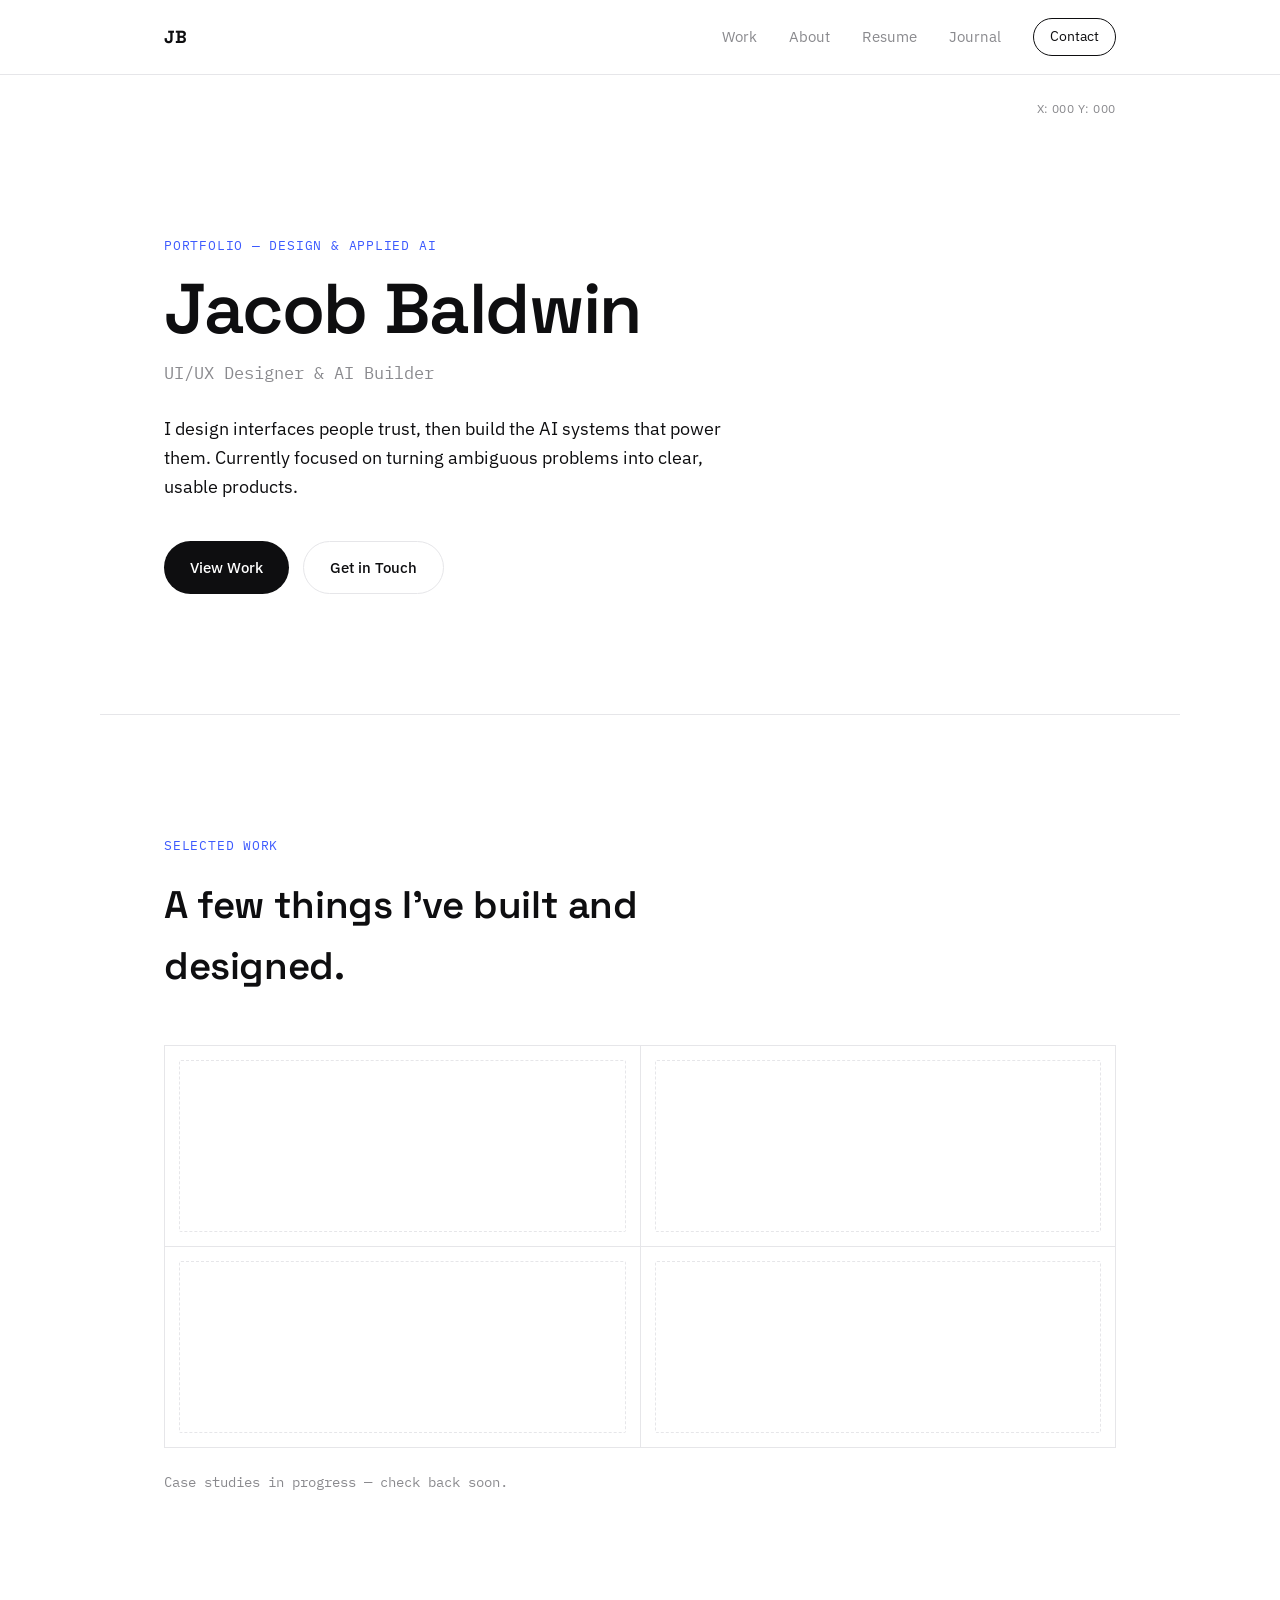
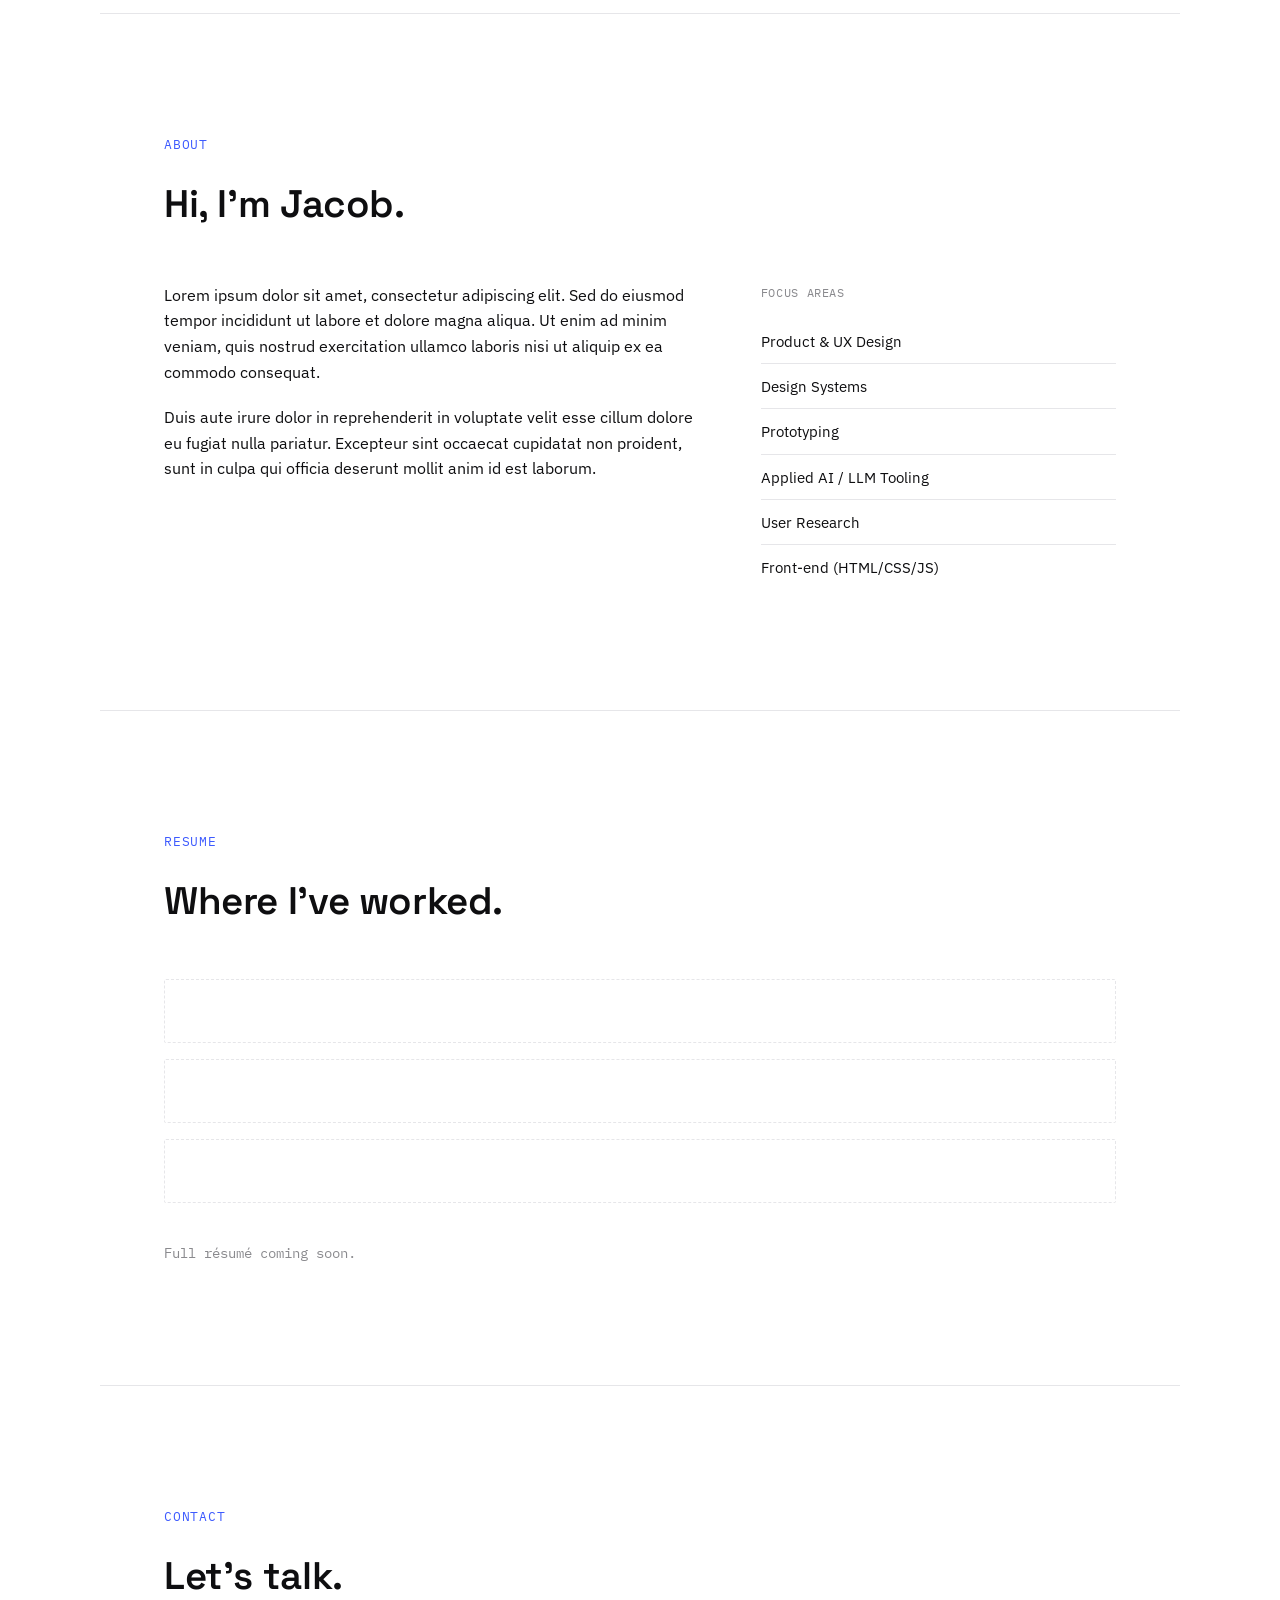
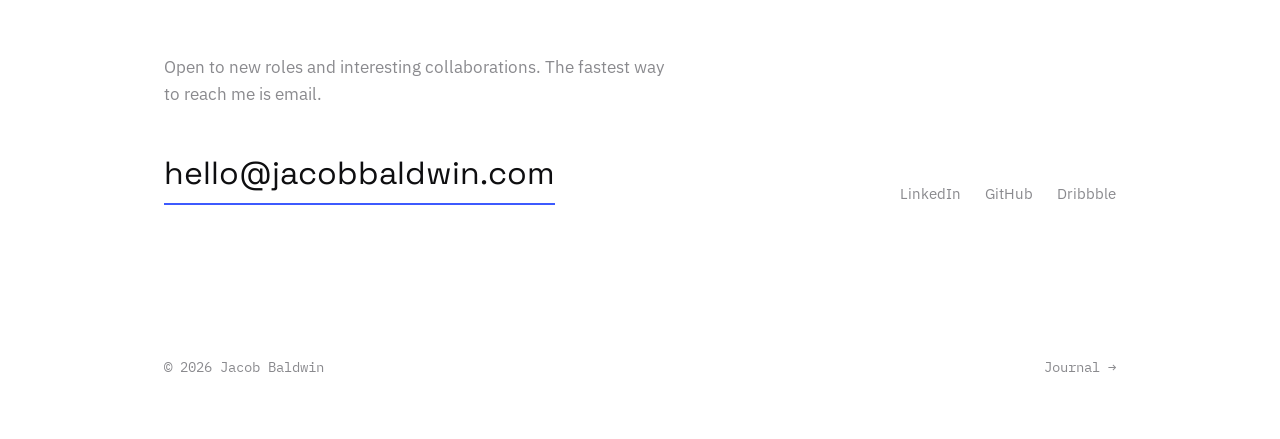
==== portfolio-site/index.html @ 873a86a2 "Add files via upload This is the beta version of my portfolio site. More changes to come soon" ====
<!DOCTYPE html>
<html lang="en">
<head>
<meta charset="UTF-8">
<meta name="viewport" content="width=device-width, initial-scale=1.0">
<title>Jacob Baldwin — UI/UX Designer &amp; AI Builder</title>
<meta name="description" content="Jacob Baldwin is a UI/UX designer and AI builder crafting thoughtful interfaces and intelligent systems.">
<link rel="preconnect" href="https://fonts.googleapis.com">
<link rel="preconnect" href="https://fonts.gstatic.com" crossorigin>
<link href="https://fonts.googleapis.com/css2?family=Space+Grotesk:wght@400;500;600;700&family=IBM+Plex+Sans:wght@400;500;600&family=IBM+Plex+Mono:wght@400;500&display=swap" rel="stylesheet">
<link rel="stylesheet" href="css/styles.css">
</head>
<body>

<a class="skip-link" href="#main">Skip to content</a>

<header class="nav" id="nav">
  <div class="nav-inner">
    <a href="index.html" class="nav-mark" aria-label="Jacob Baldwin, home">JB</a>
    <nav class="nav-links" aria-label="Primary">
      <a href="#work">Work</a>
      <a href="#about">About</a>
      <a href="#resume">Resume</a>
      <a href="blog.html">Journal</a>
      <a href="#contact" class="nav-cta">Contact</a>
    </nav>
    <button class="nav-toggle" id="navToggle" aria-label="Toggle menu" aria-expanded="false">
      <span></span><span></span><span></span>
    </button>
  </div>
  <nav class="nav-mobile" id="navMobile" aria-label="Mobile">
    <a href="#work">Work</a>
    <a href="#about">About</a>
    <a href="#resume">Resume</a>
    <a href="blog.html">Journal</a>
    <a href="#contact">Contact</a>
  </nav>
</header>

<main id="main">

  <!-- HERO -->
  <section class="hero">
    <div class="hero-coords" id="heroCoords" aria-hidden="true">X: 000 Y: 000</div>
    <div class="hero-inner">
      <p class="eyebrow mono">Portfolio — Design &amp; Applied AI</p>
      <h1 class="hero-title">Jacob Baldwin</h1>
      <p class="hero-role mono">UI/UX Designer &amp; AI Builder</p>
      <p class="hero-lede">
        I design interfaces people trust, then build the AI systems that
        power them. Currently focused on turning ambiguous problems into
        clear, usable products.
      </p>
      <div class="hero-actions">
        <a href="#work" class="btn btn-primary">View Work</a>
        <a href="#contact" class="btn btn-ghost">Get in Touch</a>
      </div>
    </div>
  </section>

  <!-- SELECTED WORK -->
  <section class="section" id="work">
    <div class="section-head">
      <p class="eyebrow mono">Selected Work</p>
      <h2>A few things I've built and designed.</h2>
    </div>

    <div class="work-grid work-grid-empty">

      <article class="work-card work-card-empty"></article>
      <article class="work-card work-card-empty"></article>
      <article class="work-card work-card-empty"></article>
      <article class="work-card work-card-empty"></article>

    </div>
    <p class="work-empty-note mono">Case studies in progress — check back soon.</p>
  </section>

  <!-- ABOUT -->
  <section class="section section-about" id="about">
    <div class="section-head">
      <p class="eyebrow mono">About</p>
      <h2>Hi, I'm Jacob.</h2>
    </div>
    <div class="about-grid">
      <div class="about-text">
        <p>
          Lorem ipsum dolor sit amet, consectetur adipiscing elit. Sed do
          eiusmod tempor incididunt ut labore et dolore magna aliqua. Ut
          enim ad minim veniam, quis nostrud exercitation ullamco laboris
          nisi ut aliquip ex ea commodo consequat.
        </p>
        <p>
          Duis aute irure dolor in reprehenderit in voluptate velit esse
          cillum dolore eu fugiat nulla pariatur. Excepteur sint occaecat
          cupidatat non proident, sunt in culpa qui officia deserunt
          mollit anim id est laborum.
        </p>
      </div>
      <div class="about-skills">
        <p class="mono skills-label">Focus areas</p>
        <ul class="skills-list">
          <li>Product &amp; UX Design</li>
          <li>Design Systems</li>
          <li>Prototyping</li>
          <li>Applied AI / LLM Tooling</li>
          <li>User Research</li>
          <li>Front-end (HTML/CSS/JS)</li>
        </ul>
      </div>
    </div>
  </section>

  <!-- RESUME -->
  <section class="section" id="resume">
    <div class="section-head">
      <p class="eyebrow mono">Resume</p>
      <h2>Where I've worked.</h2>
    </div>

    <div class="resume-list resume-list-empty">
      <div class="resume-item-empty"></div>
      <div class="resume-item-empty"></div>
      <div class="resume-item-empty"></div>
    </div>
    <p class="work-empty-note mono">Full résumé coming soon.</p>
  </section>

  <!-- CONTACT -->
  <section class="section section-contact" id="contact">
    <div class="section-head">
      <p class="eyebrow mono">Contact</p>
      <h2>Let's talk.</h2>
    </div>
    <p class="contact-lede">
      Open to new roles and interesting collaborations. The fastest way
      to reach me is email.
    </p>
    <div class="contact-links">
      <a href="mailto:hello@jacobbaldwin.com" class="contact-link">hello@jacobbaldwin.com</a>
      <div class="contact-social">
        <a href="#" class="contact-social-link">LinkedIn</a>
        <a href="#" class="contact-social-link">GitHub</a>
        <a href="#" class="contact-social-link">Dribbble</a>
      </div>
    </div>
  </section>

</main>

<footer class="footer">
  <p class="mono">© <span id="year"></span> Jacob Baldwin</p>
  <a href="blog.html" class="mono footer-link">Journal →</a>
</footer>

<script src="js/main.js"></script>
</body>
</html>
---- portfolio-site/css/styles.css ----
/* ===========================================================
   TOKENS
   =========================================================== */
:root {
  --ink: #0e0e10;
  --paper: #ffffff;
  --mist: #8a8a8e;
  --hairline: #e6e6e9;
  --signal: #3d5afe;
  --signal-tint: #edf0ff;

  --font-display: "Space Grotesk", ui-sans-serif, sans-serif;
  --font-body: "IBM Plex Sans", ui-sans-serif, sans-serif;
  --font-mono: "IBM Plex Mono", ui-monospace, monospace;

  --max-w: 1080px;
  --gutter: clamp(24px, 5vw, 64px);
  --section-pad: clamp(64px, 10vw, 120px);
}

/* ===========================================================
   RESET
   =========================================================== */
*, *::before, *::after { box-sizing: border-box; }
html { scroll-behavior: smooth; }
body {
  margin: 0;
  background: var(--paper);
  color: var(--ink);
  font-family: var(--font-body);
  font-size: 16px;
  line-height: 1.6;
  -webkit-font-smoothing: antialiased;
}
h1, h2, h3, h4 { font-family: var(--font-display); margin: 0; font-weight: 600; }
p { margin: 0; }
a { color: inherit; text-decoration: none; }
ul { margin: 0; padding: 0; list-style: none; }
img { max-width: 100%; display: block; }
button { font: inherit; background: none; border: none; cursor: pointer; }

.mono { font-family: var(--font-mono); }

@media (prefers-reduced-motion: reduce) {
  *, *::before, *::after {
    animation-duration: 0.01ms !important;
    animation-iteration-count: 1 !important;
    transition-duration: 0.01ms !important;
    scroll-behavior: auto !important;
  }
}

:focus-visible {
  outline: 2px solid var(--signal);
  outline-offset: 3px;
}

.skip-link {
  position: absolute;
  left: -9999px;
  top: 0;
  background: var(--ink);
  color: var(--paper);
  padding: 12px 20px;
  z-index: 200;
}
.skip-link:focus { left: 16px; top: 16px; }

/* ===========================================================
   NAV
   =========================================================== */
.nav {
  position: sticky;
  top: 0;
  z-index: 100;
  background: rgba(255, 255, 255, 0.86);
  backdrop-filter: blur(8px);
  border-bottom: 1px solid var(--hairline);
}
.nav-inner {
  max-width: var(--max-w);
  margin: 0 auto;
  padding: 18px var(--gutter);
  display: flex;
  align-items: center;
  justify-content: space-between;
}
.nav-mark {
  font-family: var(--font-display);
  font-weight: 700;
  font-size: 1.1rem;
  letter-spacing: 0.02em;
}
.nav-links {
  display: flex;
  align-items: center;
  gap: 32px;
  font-size: 0.92rem;
}
.nav-links a { color: var(--mist); transition: color 0.15s ease; }
.nav-links a:hover, .nav-links a.is-active { color: var(--ink); }
.nav-cta {
  color: var(--ink) !important;
  border: 1px solid var(--ink);
  padding: 7px 16px;
  border-radius: 999px;
  font-size: 0.85rem;
}
.nav-cta:hover { background: var(--ink); color: var(--paper) !important; }

.nav-toggle {
  display: none;
  flex-direction: column;
  gap: 5px;
  padding: 8px;
}
.nav-toggle span {
  width: 22px;
  height: 2px;
  background: var(--ink);
  display: block;
}
.nav-mobile {
  display: none;
  flex-direction: column;
  padding: 8px var(--gutter) 20px;
  border-top: 1px solid var(--hairline);
}
.nav-mobile a {
  padding: 12px 0;
  border-bottom: 1px solid var(--hairline);
  color: var(--ink);
}
.nav-mobile a:last-child { border-bottom: none; }

@media (max-width: 720px) {
  .nav-links { display: none; }
  .nav-toggle { display: flex; }
  .nav-mobile.is-open { display: flex; }
}

/* ===========================================================
   HERO
   =========================================================== */
.hero {
  position: relative;
  max-width: var(--max-w);
  margin: 0 auto;
  padding: clamp(80px, 16vw, 160px) var(--gutter) var(--section-pad);
  overflow: hidden;
}
.hero-coords {
  position: absolute;
  top: 24px;
  right: var(--gutter);
  font-size: 0.78rem;
  color: var(--mist);
  letter-spacing: 0.04em;
}
.hero-inner { max-width: 640px; }
.eyebrow {
  font-size: 0.82rem;
  color: var(--signal);
  letter-spacing: 0.06em;
  text-transform: uppercase;
  margin-bottom: 18px;
  display: block;
}
.hero-title {
  font-size: clamp(2.6rem, 7vw, 4.4rem);
  line-height: 1.02;
  letter-spacing: -0.02em;
}
.hero-role {
  margin-top: 14px;
  font-size: 1.05rem;
  color: var(--mist);
}
.hero-lede {
  margin-top: 28px;
  font-size: 1.1rem;
  line-height: 1.65;
  color: var(--ink);
  max-width: 52ch;
}
.hero-actions {
  margin-top: 40px;
  display: flex;
  gap: 14px;
  flex-wrap: wrap;
}

.btn {
  display: inline-flex;
  align-items: center;
  padding: 13px 26px;
  border-radius: 999px;
  font-size: 0.95rem;
  font-weight: 500;
  transition: all 0.15s ease;
}
.btn-primary { background: var(--ink); color: var(--paper); }
.btn-primary:hover { background: var(--signal); }
.btn-ghost { border: 1px solid var(--hairline); color: var(--ink); }
.btn-ghost:hover { border-color: var(--ink); }

/* ===========================================================
   SECTIONS (shared)
   =========================================================== */
.section {
  max-width: var(--max-w);
  margin: 0 auto;
  padding: var(--section-pad) var(--gutter);
  border-top: 1px solid var(--hairline);
}
.section-head { max-width: 640px; margin-bottom: 48px; }
.section-head h2 {
  font-size: clamp(1.7rem, 3.6vw, 2.4rem);
  margin-top: 12px;
  letter-spacing: -0.01em;
}

/* ===========================================================
   WORK GRID
   =========================================================== */
.work-grid {
  display: grid;
  grid-template-columns: repeat(2, 1fr);
  gap: 1px;
  background: var(--hairline);
  border: 1px solid var(--hairline);
}
.work-card {
  background: var(--paper);
  padding: 36px;
  transition: background 0.2s ease;
  position: relative;
}
.work-card:hover { background: var(--signal-tint); }
.work-card-top { display: flex; gap: 8px; margin-bottom: 18px; flex-wrap: wrap; }
.tag {
  font-size: 0.72rem;
  color: var(--signal);
  border: 1px solid var(--signal);
  padding: 3px 10px;
  border-radius: 999px;
  letter-spacing: 0.02em;
}
.work-card h3 {
  font-size: 1.3rem;
  margin-bottom: 12px;
}
.work-card p {
  color: var(--mist);
  font-size: 0.96rem;
  margin-bottom: 20px;
}
.work-link {
  font-size: 0.9rem;
  font-weight: 500;
  border-bottom: 1px solid var(--ink);
  padding-bottom: 2px;
}

@media (max-width: 720px) {
  .work-grid { grid-template-columns: 1fr; }
}

.work-card-empty {
  min-height: 200px;
  background: var(--paper);
  border: none;
}
.work-card-empty::before {
  content: "";
  position: absolute;
  inset: 14px;
  border: 1px dashed var(--hairline);
  border-radius: 2px;
}
.work-card-empty:hover { background: var(--paper); }
.work-card-empty:hover::before { border-color: var(--signal); }

.work-empty-note {
  margin-top: 24px;
  color: var(--mist);
  font-size: 0.85rem;
}

/* ===========================================================
   ABOUT
   =========================================================== */
.about-grid {
  display: grid;
  grid-template-columns: 1.5fr 1fr;
  gap: 64px;
}
.about-text p { margin-bottom: 20px; max-width: 60ch; color: var(--ink); }
.about-text p:last-child { margin-bottom: 0; }
.skills-label {
  color: var(--mist);
  font-size: 0.78rem;
  letter-spacing: 0.05em;
  text-transform: uppercase;
  margin-bottom: 16px;
}
.skills-list li {
  padding: 10px 0;
  border-bottom: 1px solid var(--hairline);
  font-size: 0.95rem;
}
.skills-list li:last-child { border-bottom: none; }

@media (max-width: 720px) {
  .about-grid { grid-template-columns: 1fr; gap: 36px; }
}

/* ===========================================================
   RESUME
   =========================================================== */
.resume-list { display: flex; flex-direction: column; gap: 32px; margin-bottom: 40px; }
.resume-item-head {
  display: flex;
  justify-content: space-between;
  align-items: baseline;
  gap: 16px;
  flex-wrap: wrap;
  margin-bottom: 8px;
}
.resume-item-head h3 { font-size: 1.05rem; font-weight: 600; }
.resume-date { color: var(--mist); font-size: 0.85rem; }
.resume-item p { color: var(--mist); max-width: 60ch; }
.resume-download { display: inline-flex; }

.resume-list-empty { gap: 16px; }
.resume-item-empty {
  height: 64px;
  border: 1px dashed var(--hairline);
  border-radius: 2px;
  transition: border-color 0.2s ease;
}
.resume-item-empty:hover { border-color: var(--signal); }

/* ===========================================================
   CONTACT
   =========================================================== */
.contact-lede {
  max-width: 50ch;
  color: var(--mist);
  font-size: 1.05rem;
  margin-bottom: 40px;
}
.contact-links {
  display: flex;
  justify-content: space-between;
  align-items: flex-end;
  flex-wrap: wrap;
  gap: 24px;
}
.contact-link {
  font-family: var(--font-display);
  font-size: clamp(1.4rem, 4vw, 2rem);
  border-bottom: 2px solid var(--signal);
  padding-bottom: 4px;
}
.contact-social { display: flex; gap: 24px; }
.contact-social-link { color: var(--mist); font-size: 0.92rem; }
.contact-social-link:hover { color: var(--ink); }

/* ===========================================================
   FOOTER
   =========================================================== */
.footer {
  max-width: var(--max-w);
  margin: 0 auto;
  padding: 32px var(--gutter) 60px;
  display: flex;
  justify-content: space-between;
  color: var(--mist);
  font-size: 0.85rem;
}
.footer-link { color: var(--mist); }
.footer-link:hover { color: var(--ink); }

/* ===========================================================
   JOURNAL LIST
   =========================================================== */
.journal-hero { padding-top: clamp(64px, 12vw, 100px); border-top: none; }
.journal-hero h1 {
  font-size: clamp(2rem, 5vw, 3rem);
  margin-top: 14px;
  letter-spacing: -0.01em;
  max-width: 20ch;
}
.journal-hero .hero-lede { margin-top: 20px; max-width: 55ch; color: var(--mist); }

.journal-list-section { padding-top: 0; border-top: none; }
.journal-list { display: flex; flex-direction: column; }
.journal-entry {
  display: grid;
  grid-template-columns: 140px 1fr auto;
  align-items: center;
  gap: 24px;
  padding: 32px 0;
  border-top: 1px solid var(--hairline);
  transition: opacity 0.15s ease;
}
.journal-entry:hover { opacity: 0.7; }
.journal-entry-date { color: var(--mist); font-size: 0.85rem; align-self: start; padding-top: 4px; }
.journal-entry-tag {
  display: inline-block;
  font-size: 0.72rem;
  color: var(--signal);
  margin-bottom: 10px;
}
.journal-entry h3 { font-size: 1.35rem; margin-bottom: 10px; }
.journal-entry p { color: var(--mist); max-width: 60ch; }
.journal-entry-thumb {
  width: 96px;
  height: 96px;
  object-fit: cover;
  border-radius: 2px;
  flex-shrink: 0;
}
.journal-empty { color: var(--mist); padding: 40px 0; }

@media (max-width: 600px) {
  .journal-entry { grid-template-columns: 1fr; gap: 12px; }
  .journal-entry-thumb { width: 100%; height: 180px; }
}

/* ===========================================================
   POST
   =========================================================== */
.post { max-width: 720px; border-top: none; padding-top: clamp(48px, 10vw, 80px); }
.post-back { color: var(--mist); display: inline-block; margin-bottom: 32px; }
.post-back:hover { color: var(--ink); }
.post h1 {
  font-size: clamp(1.9rem, 5vw, 2.7rem);
  margin-top: 12px;
  letter-spacing: -0.01em;
}
.post-body { margin-top: 36px; }
.post-body p {
  margin-bottom: 22px;
  font-size: 1.08rem;
  line-height: 1.75;
  max-width: 65ch;
}
.post-body h2 {
  font-size: 1.3rem;
  margin: 40px 0 16px;
}
.post-image {
  margin: 32px 0;
}
.post-image img {
  width: 100%;
  border-radius: 2px;
  display: block;
}
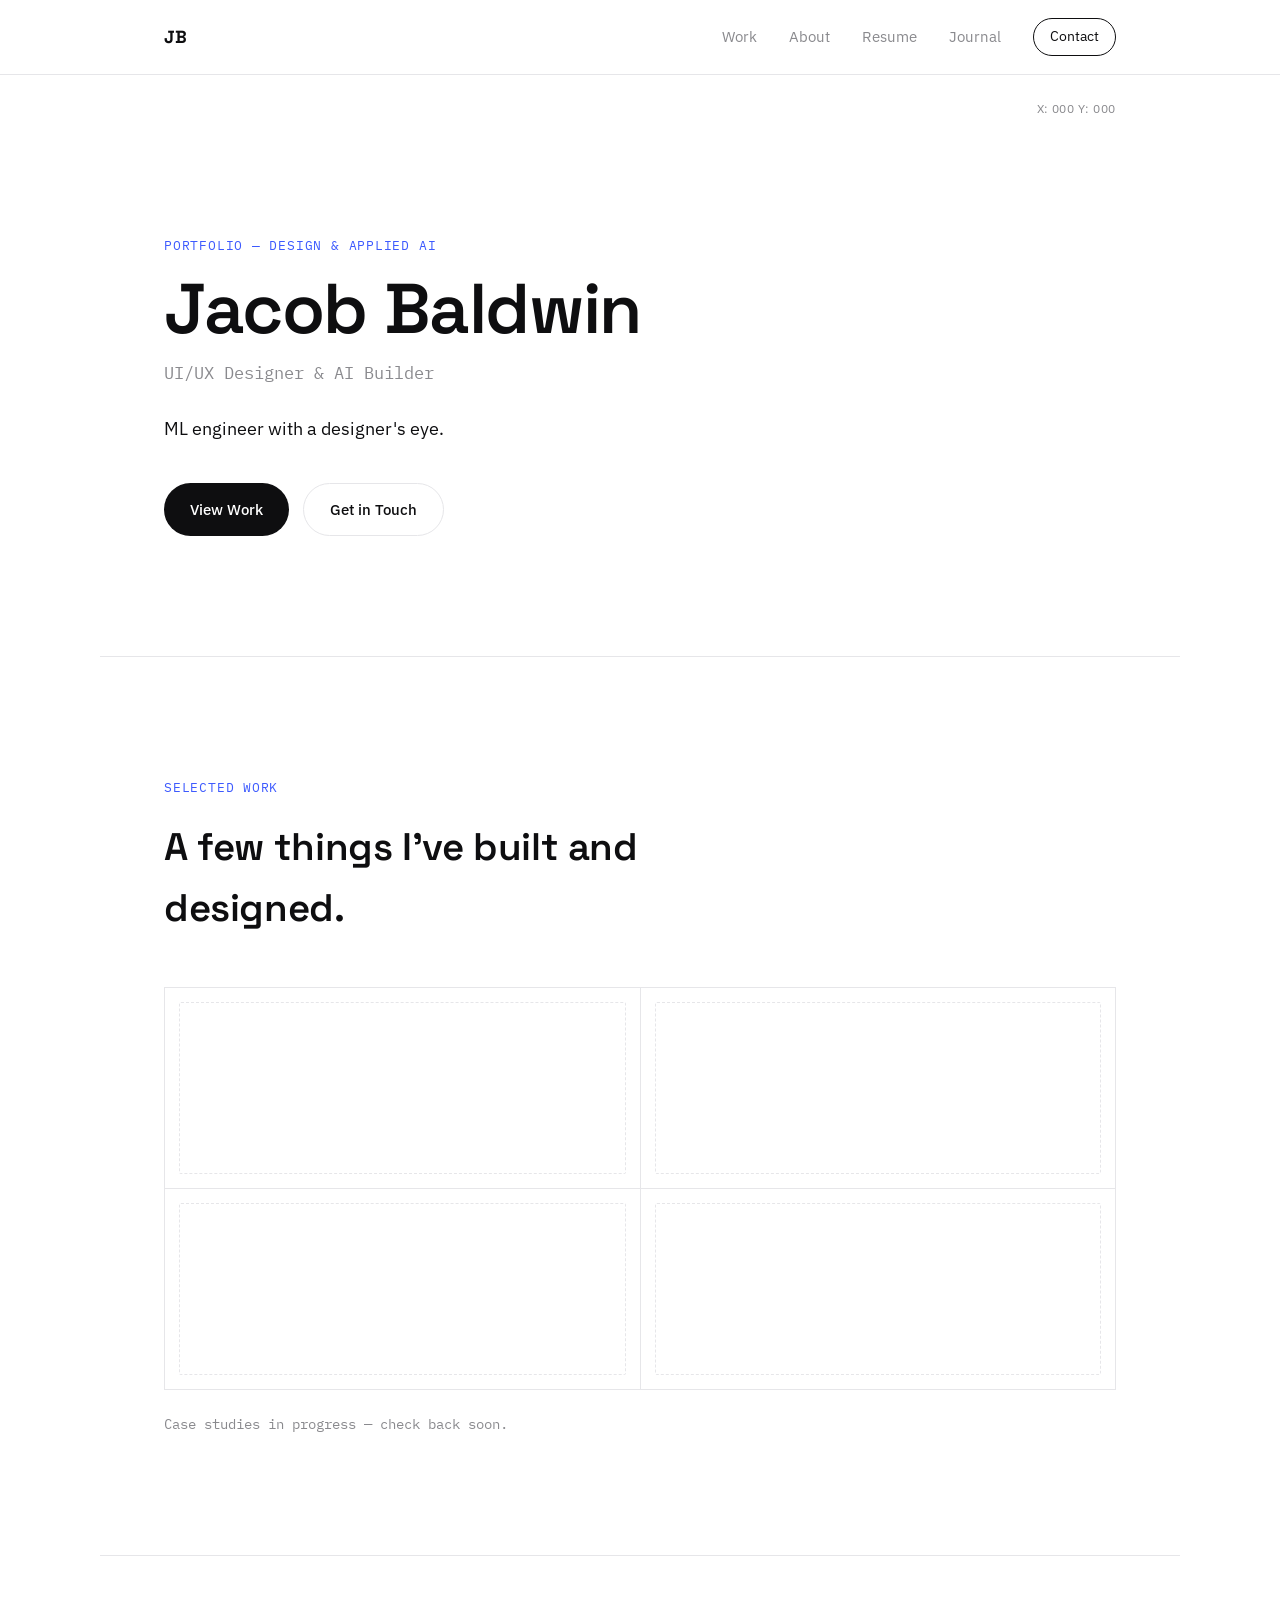
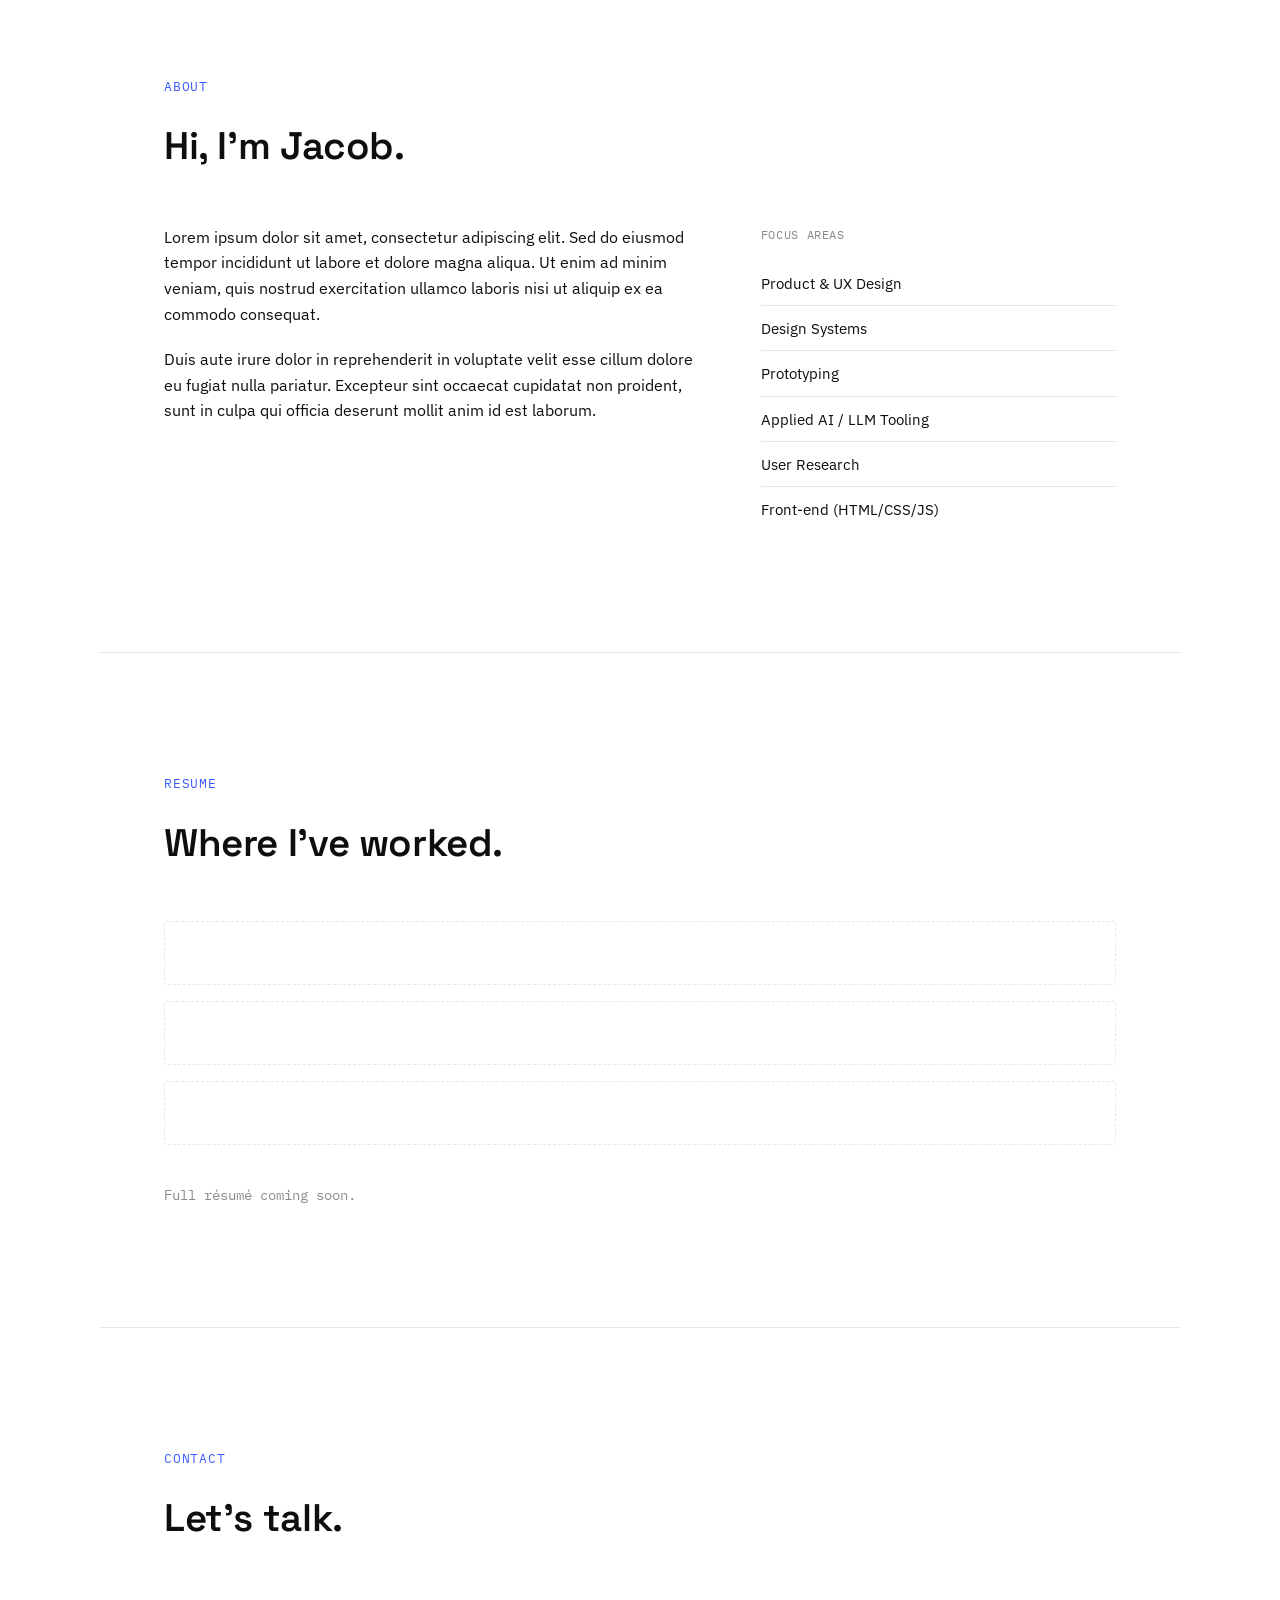
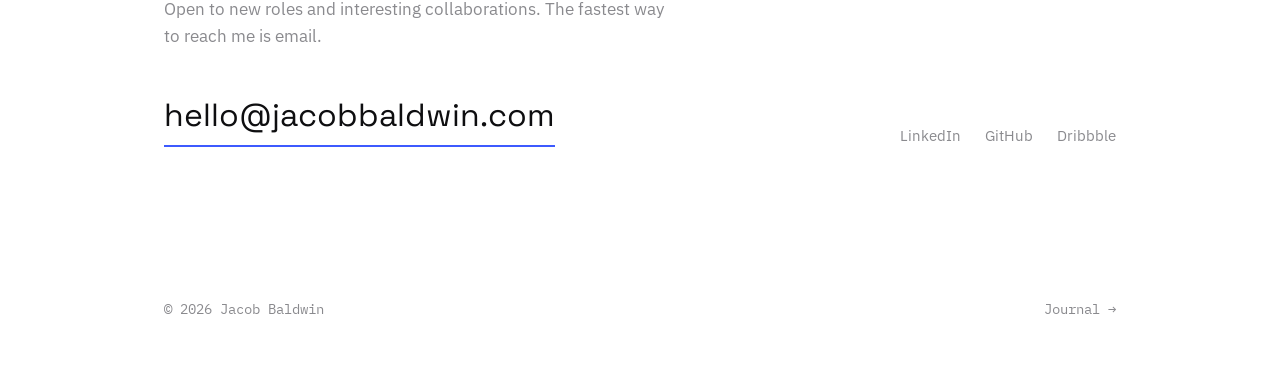
==== commit bd4572ab: "Revise hero lede in index.html Update hero lede to reflect current focus as ML engineer." ====
--- a/portfolio-site/index.html
+++ b/portfolio-site/index.html
@@ -47,9 +47,7 @@
       <h1 class="hero-title">Jacob Baldwin</h1>
       <p class="hero-role mono">UI/UX Designer &amp; AI Builder</p>
       <p class="hero-lede">
-        I design interfaces people trust, then build the AI systems that
-        power them. Currently focused on turning ambiguous problems into
-        clear, usable products.
+        ML engineer with a designer's eye.
       </p>
       <div class="hero-actions">
         <a href="#work" class="btn btn-primary">View Work</a>
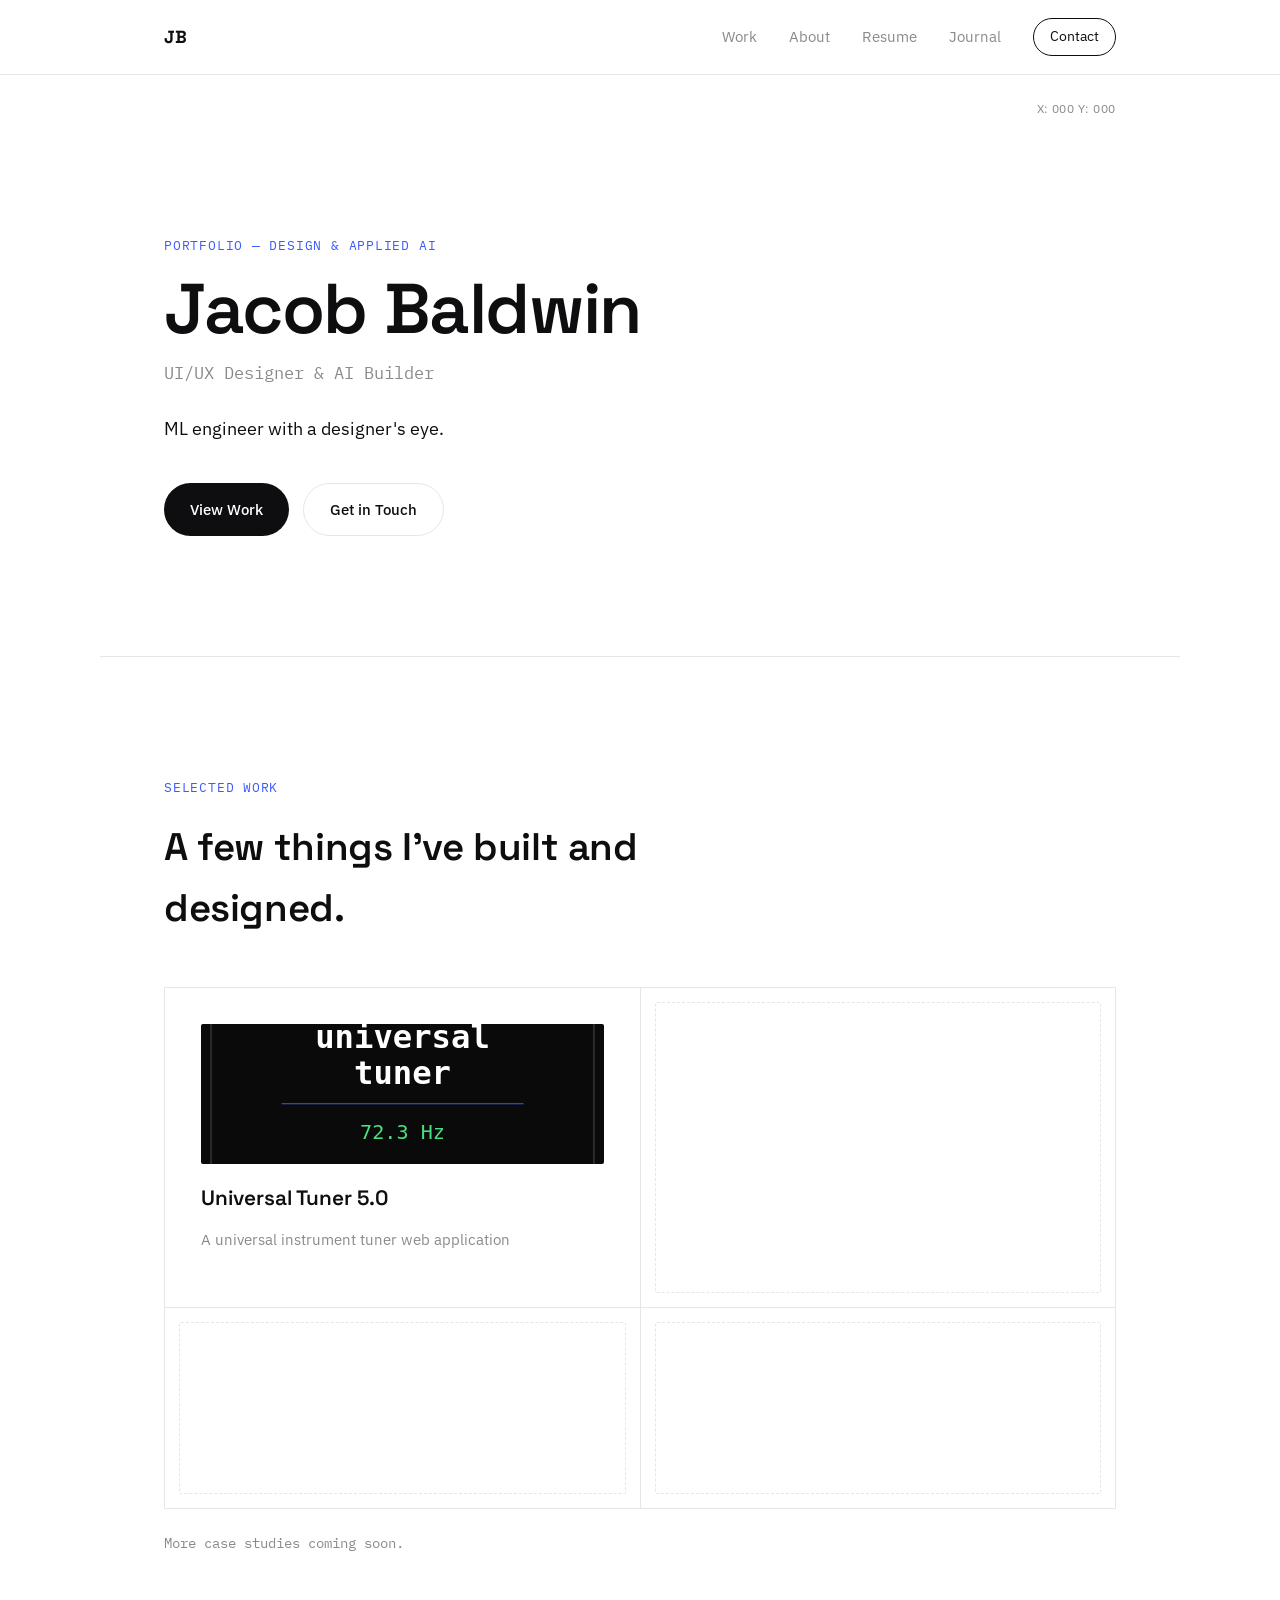
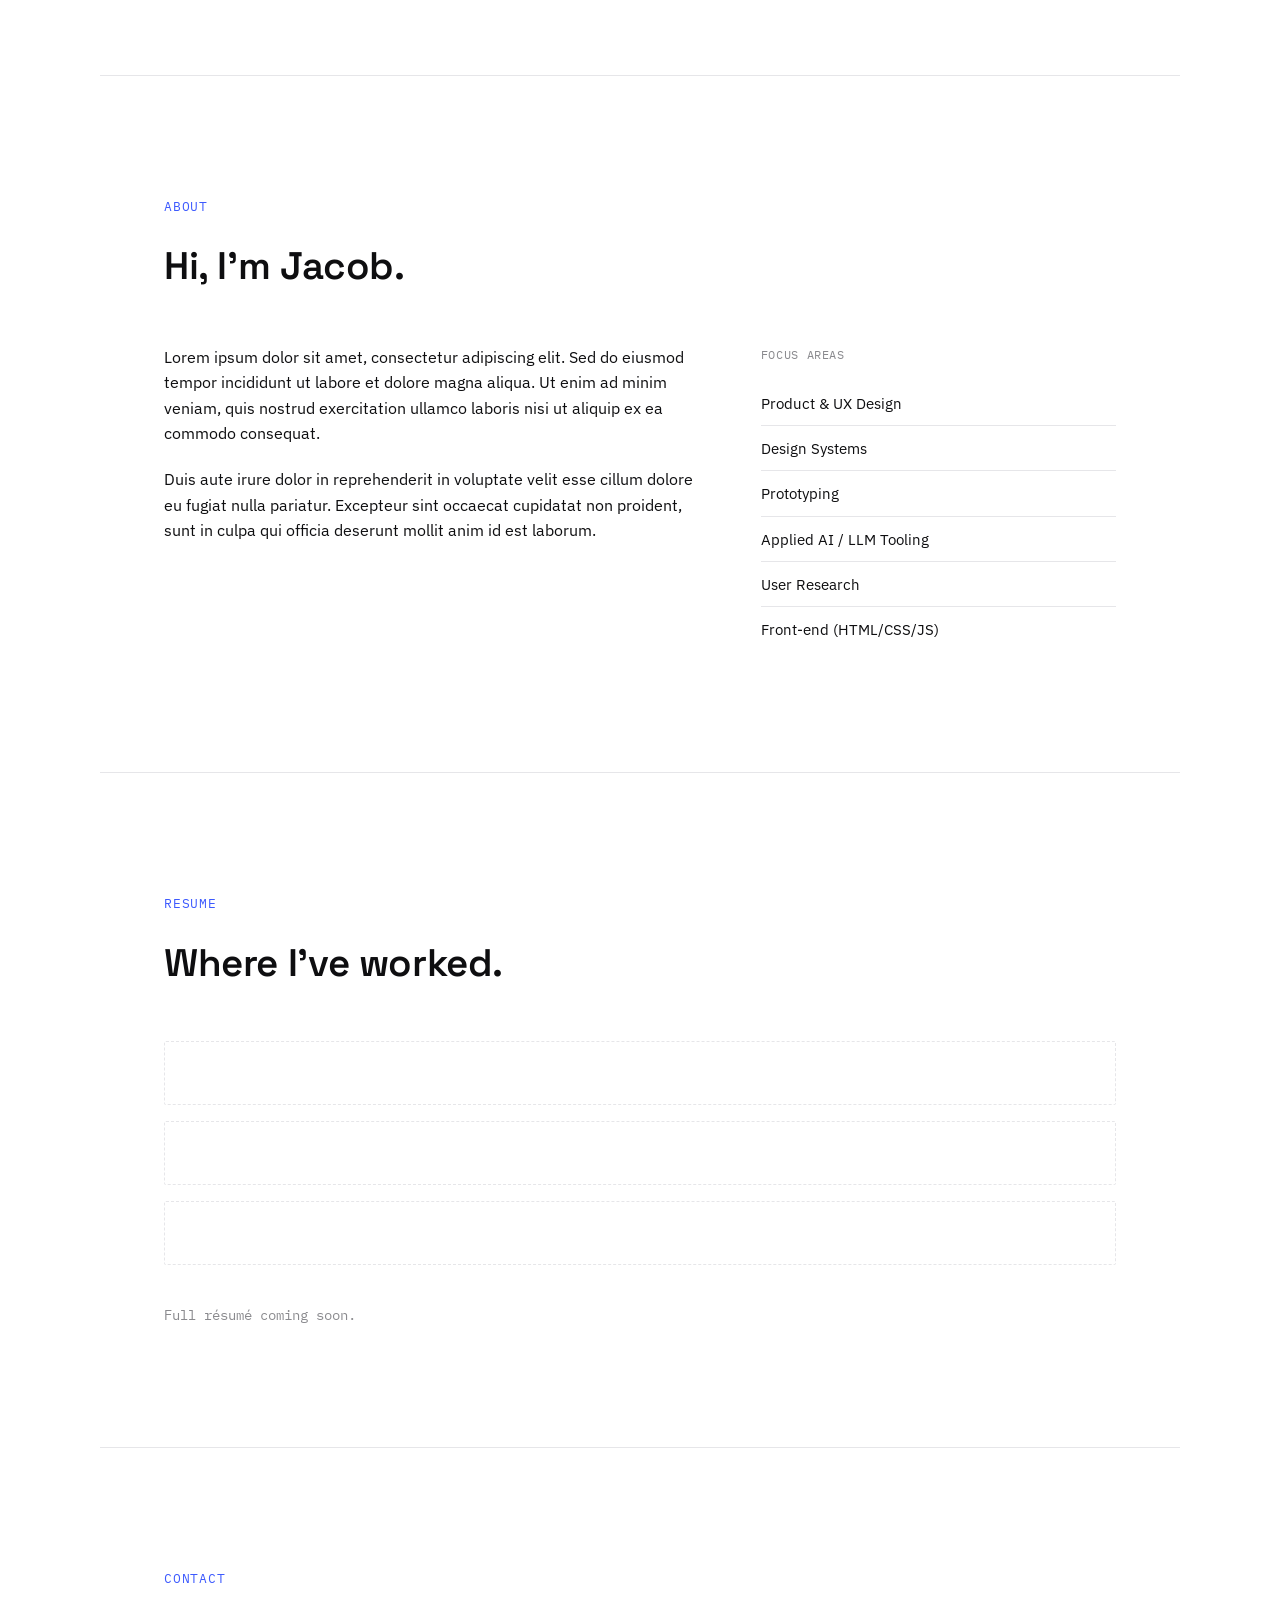
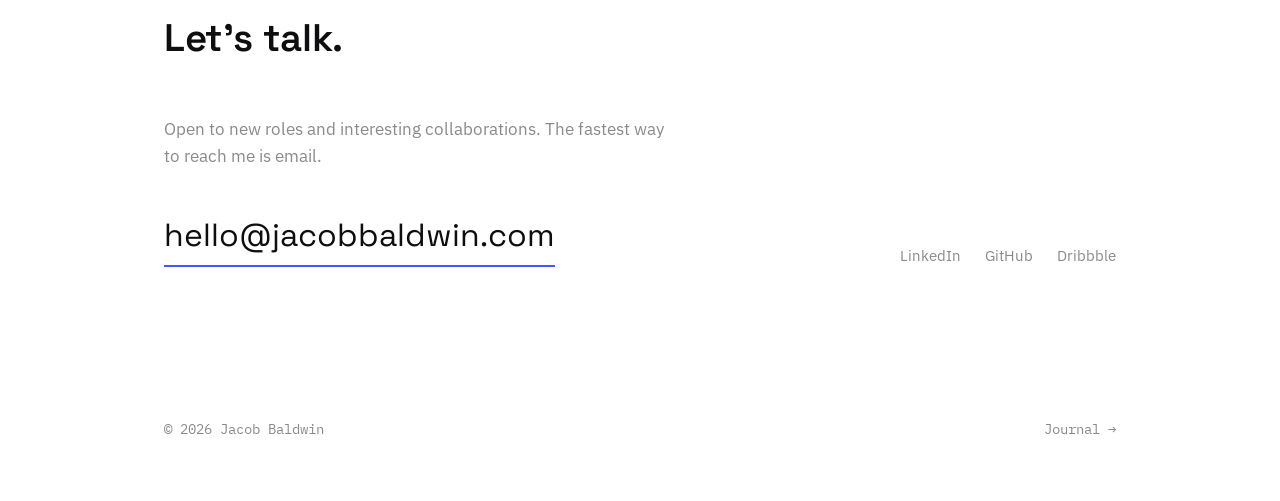
==== commit 65715c91: "Update production portfolio with Universal Tuner thumbnail" ====
--- a/portfolio-site/index.html
+++ b/portfolio-site/index.html
@@ -63,15 +63,23 @@
       <h2>A few things I've built and designed.</h2>
     </div>
 
-    <div class="work-grid work-grid-empty">
+    <div class="work-grid">
 
-      <article class="work-card work-card-empty"></article>
+      <article class="work-card">
+        <a href="https://universal-tuner-5-0.vercel.app" target="_blank" rel="noopener noreferrer" class="work-card-link">
+          <div class="work-card-thumb">
+            <img src="images/universal-tuner-thumb.svg" alt="Universal Tuner interface showing frequency display">
+          </div>
+          <h3>Universal Tuner 5.0</h3>
+          <p>A universal instrument tuner web application</p>
+        </a>
+      </article>
       <article class="work-card work-card-empty"></article>
       <article class="work-card work-card-empty"></article>
       <article class="work-card work-card-empty"></article>
 
     </div>
-    <p class="work-empty-note mono">Case studies in progress — check back soon.</p>
+    <p class="work-empty-note mono">More case studies coming soon.</p>
   </section>
 
   <!-- ABOUT -->
--- a/portfolio-site/css/styles.css
+++ b/portfolio-site/css/styles.css
@@ -237,6 +237,10 @@
   position: relative;
 }
 .work-card:hover { background: var(--signal-tint); }
+.work-card-link {
+  display: block;
+  height: 100%;
+}
 .work-card-top { display: flex; gap: 8px; margin-bottom: 18px; flex-wrap: wrap; }
 .tag {
   font-size: 0.72rem;
@@ -245,6 +249,20 @@
   padding: 3px 10px;
   border-radius: 999px;
   letter-spacing: 0.02em;
+}
+.work-card-thumb {
+  width: 100%;
+  height: 140px;
+  margin-bottom: 18px;
+  border-radius: 2px;
+  overflow: hidden;
+  background: var(--signal-tint);
+}
+.work-card-thumb img {
+  width: 100%;
+  height: 100%;
+  object-fit: cover;
+  display: block;
 }
 .work-card h3 {
   font-size: 1.3rem;
